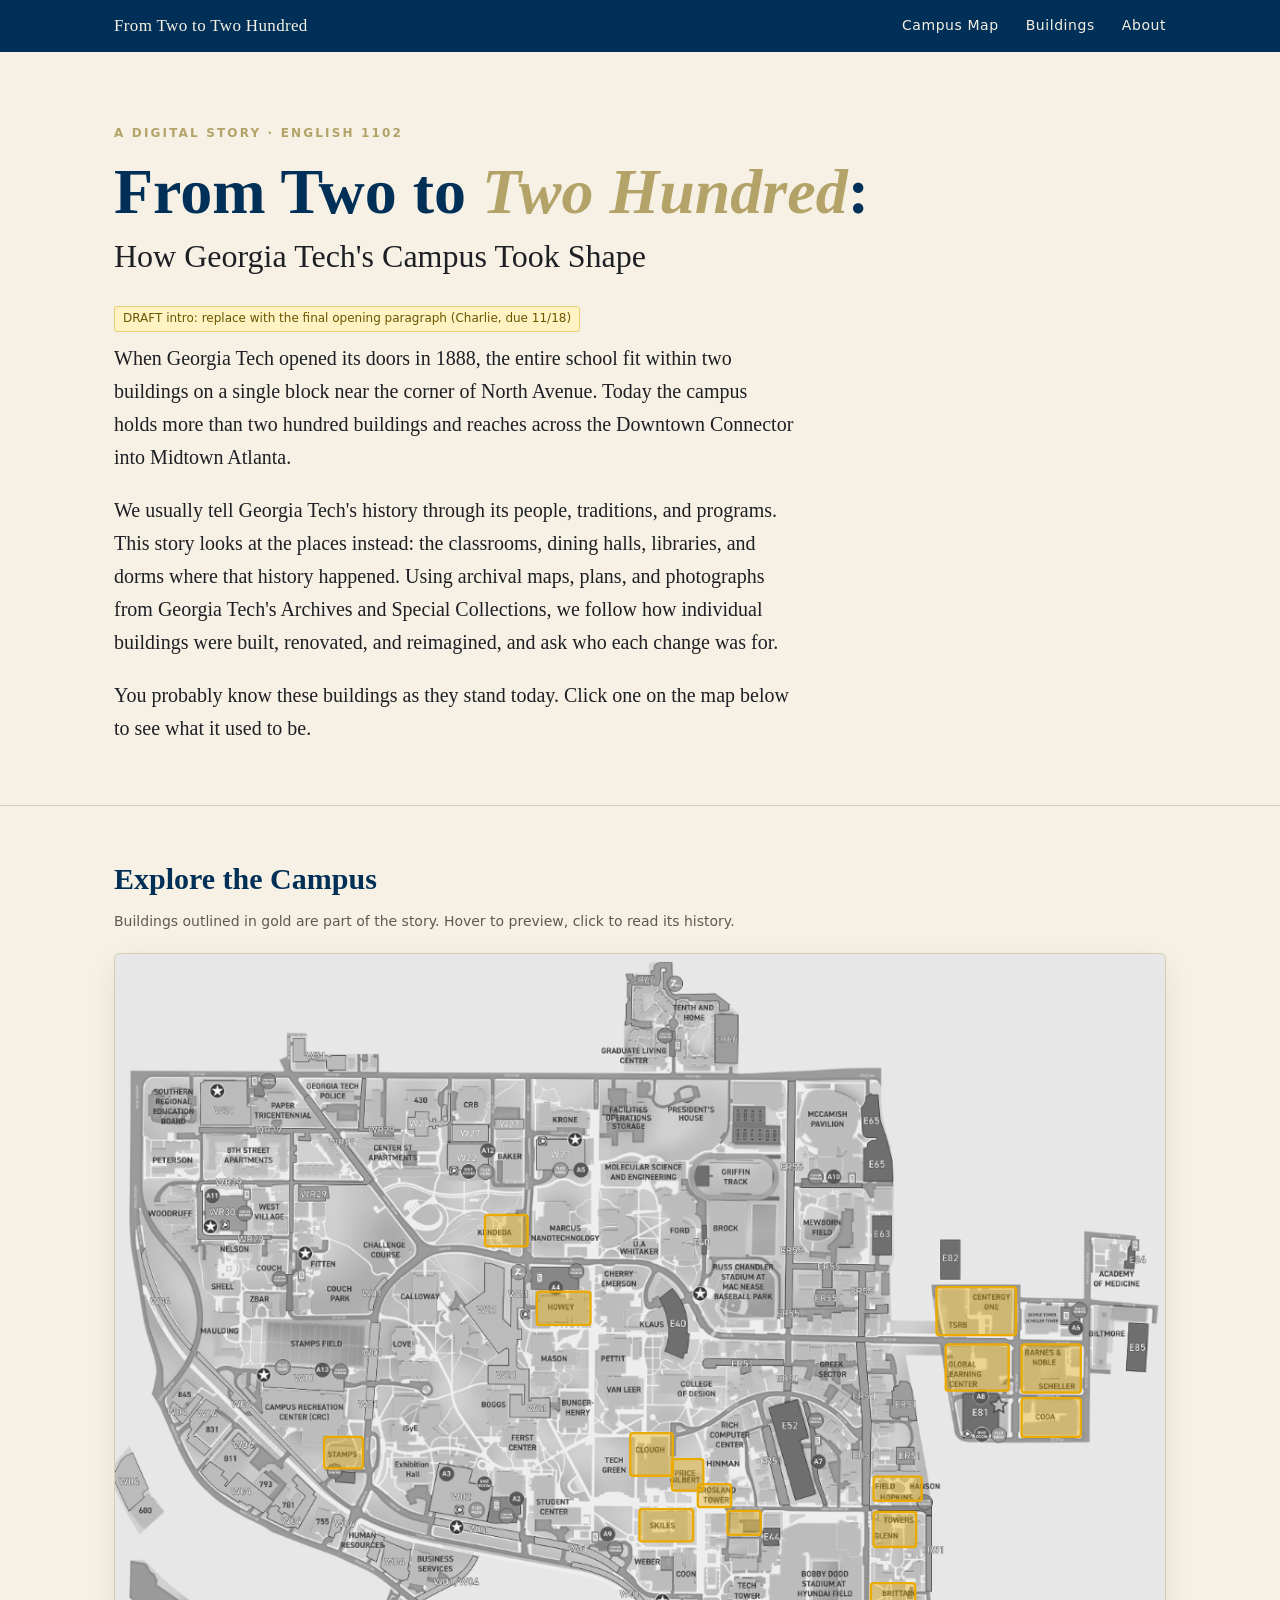
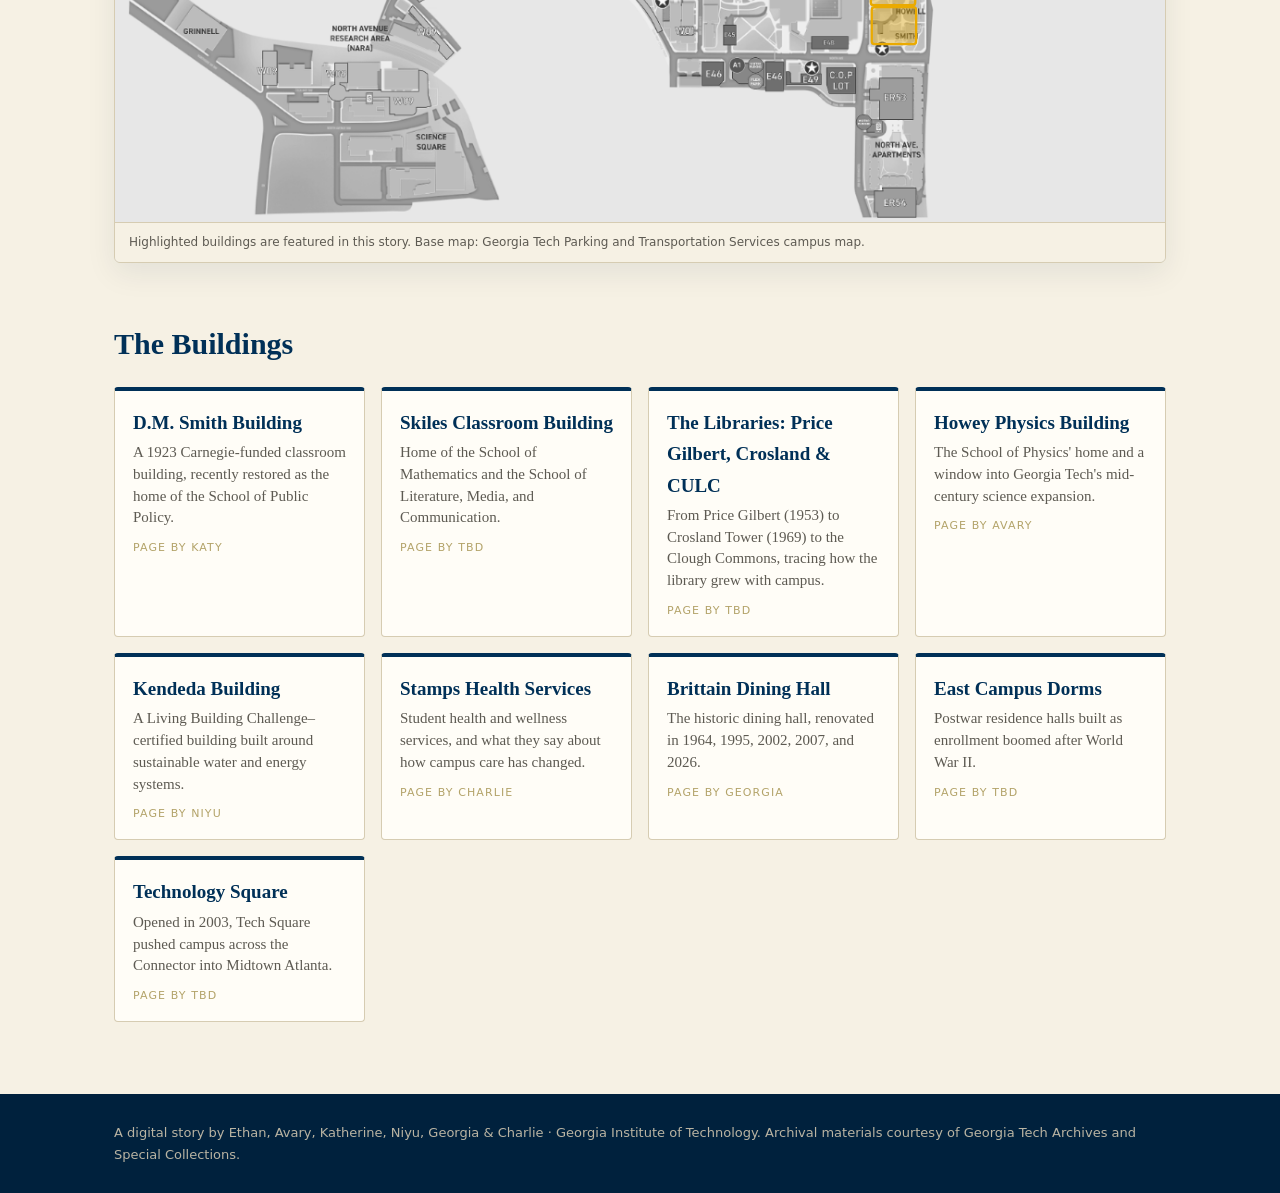
==== index.html @ 5292093a "campus story website" ====
<!DOCTYPE html>
<html lang="en">
<head>
  <meta charset="UTF-8">
  <meta name="viewport" content="width=device-width, initial-scale=1.0">
  <title>From Two to Two Hundred: How Georgia Tech's Campus Took Shape</title>
  <meta name="description" content="A digital story on how Georgia Tech's campus grew from two buildings to over two hundred, told through archival sources.">
  <link rel="stylesheet" href="css/style.css">
</head>
<body>

  <header class="topbar">
    <div class="wrap">
      <a class="brand" href="index.html">From Two to Two Hundred</a>
      <nav>
        <a href="#map">Campus Map</a>
        <a href="#buildings">Buildings</a>
        <a href="about.html">About</a>
      </nav>
    </div>
  </header>

  <!-- ================= INTRODUCTION ================= -->
  <section class="hero">
    <div class="wrap">
      <p class="eyebrow">A Digital Story · English 1102</p>
      <h1>From Two to <em>Two Hundred</em>:<span class="h1-sub">How Georgia Tech's Campus Took Shape</span></h1>

      <div class="intro">
        <span class="draft-note">DRAFT intro: replace with the final opening paragraph (Charlie, due 11/18)</span>
        <p>
          When Georgia Tech opened its doors in 1888, the entire school fit within
          two buildings on a single block near the corner of North Avenue. Today the
          campus holds more than two hundred buildings and reaches across the
          Downtown Connector into Midtown Atlanta.
        </p>
        <p>
          We usually tell Georgia Tech's history through its people, traditions, and
          programs. This story looks at the places instead: the classrooms, dining halls,
          libraries, and dorms where that history happened. Using archival maps, plans,
          and photographs from Georgia Tech's Archives and Special Collections, we follow
          how individual buildings were built, renovated, and reimagined, and ask who each
          change was for.
        </p>
        <p>
          You probably know these buildings as they stand today. Click one on the map below
          to see what it used to be.
        </p>
      </div>
    </div>
  </section>

  <!-- ================= INTERACTIVE MAP ================= -->
  <section class="map-section" id="map">
    <div class="wrap">
      <h2>Explore the Campus</h2>
      <p class="hint">Buildings outlined in gold are part of the story. Hover to preview, click to read its history.</p>

      <div class="map-frame">
        <svg id="campus-map" viewBox="0 0 1135 938" role="img"
             aria-label="Map of Georgia Tech's campus with clickable buildings">
          <!-- Base map: assets/maps/campus.png (1135 x 938 px).
               Building hotspots are drawn on top by js/map.js using the
               pixel coordinates in js/buildings.js. -->
          <image href="assets/maps/campus.png" x="0" y="0" width="1135" height="938"/>

          <!-- Clickable buildings get drawn here by js/map.js -->
          <g id="building-layer"></g>
        </svg>

        <div class="map-tip" id="map-tip" role="tooltip"></div>

        <div class="map-caption">
          Highlighted buildings are featured in this story. Base map: Georgia Tech
          Parking and Transportation Services campus map.
        </div>
      </div>
    </div>
  </section>

  <!-- ================= BUILDING INDEX ================= -->
  <section class="index-section" id="buildings">
    <div class="wrap">
      <h2 style="font-size:30px;color:var(--navy);margin:0;">The Buildings</h2>
      <div class="card-grid" id="card-grid"><!-- filled by js/map.js --></div>
    </div>
  </section>

  <footer>
    <div class="wrap">
      A digital story by Ethan, Avary, Katherine, Niyu, Georgia &amp; Charlie · Georgia Institute of Technology.
      Archival materials courtesy of Georgia Tech Archives and Special Collections.
    </div>
  </footer>

  <script src="js/buildings.js"></script>
  <script src="js/map.js"></script>
</body>
</html>
---- css/style.css ----
/* =========================================================
   From Two to Two Hundred — shared styles
   GT palette: Navy #003057, Tech Gold #B3A369, Buzz Gold #EAAA00
   ========================================================= */

:root {
  --navy: #003057;
  --navy-deep: #00213d;
  --gold: #b3a369;
  --gold-bright: #eaaa00;
  --paper: #f6f1e4;
  --paper-dark: #ebe3cf;
  --ink: #1d1f24;
  --muted: #5d5a52;
  --line: #d6ccb2;
  --serif: "Iowan Old Style", "Palatino Linotype", Palatino, "Book Antiqua", Georgia, serif;
  --sans: "Segoe UI", system-ui, -apple-system, Roboto, "Helvetica Neue", Arial, sans-serif;
  --max: 1100px;
}

* { box-sizing: border-box; }

html { scroll-behavior: smooth; }

body {
  margin: 0;
  background: var(--paper);
  color: var(--ink);
  font-family: var(--serif);
  font-size: 18px;
  line-height: 1.65;
}

img { max-width: 100%; display: block; }

a { color: var(--navy); }

.wrap { max-width: var(--max); margin: 0 auto; padding: 0 24px; }

/* ---------- Top bar ---------- */
.topbar {
  background: var(--navy);
  color: var(--paper);
  font-family: var(--sans);
  font-size: 14px;
  letter-spacing: .04em;
}
.topbar .wrap { display: flex; justify-content: space-between; align-items: center; height: 52px; }
.topbar a { color: var(--paper); text-decoration: none; }
.topbar a:hover { color: var(--gold-bright); }
.topbar .brand { font-family: var(--serif); font-size: 17px; letter-spacing: .02em; }
.topbar nav a { margin-left: 22px; }

/* ---------- Home hero ---------- */
.hero {
  padding: 72px 0 40px;
  border-bottom: 1px solid var(--line);
}
.eyebrow {
  font-family: var(--sans);
  text-transform: uppercase;
  letter-spacing: .18em;
  font-size: 12px;
  color: var(--gold);
  font-weight: 600;
  margin: 0 0 14px;
}
.hero h1 {
  font-size: clamp(36px, 6vw, 64px);
  line-height: 1.05;
  margin: 0 0 24px;
  color: var(--navy);
  font-weight: 600;
}
.hero h1 .h1-sub {
  display: block;
  font-size: .5em;
  line-height: 1.2;
  margin-top: 12px;
  font-weight: 500;
  color: var(--ink);
}
.hero h1 em { color: var(--gold); font-style: italic; }
.intro { max-width: 68ch; font-size: 20px; }
.intro p { margin: 0 0 1em; }

/* Draft / placeholder flags */
.draft-note {
  display: inline-block;
  font-family: var(--sans);
  font-size: 12px;
  background: #fff3c4;
  border: 1px solid #e6cf73;
  color: #6b5600;
  padding: 2px 8px;
  border-radius: 3px;
  margin-bottom: 10px;
}

/* ---------- Map section ---------- */
.map-section { padding: 48px 0 24px; }
.map-section h2, .section h2 {
  font-size: 30px;
  color: var(--navy);
  margin: 0 0 6px;
  font-weight: 600;
}
.map-section .hint { font-family: var(--sans); font-size: 14px; color: var(--muted); margin: 0 0 20px; }

.map-frame {
  position: relative;
  background: #e7e8e9;
  max-width: 1052px;
  margin: 0 auto;
  border: 1px solid var(--line);
  border-radius: 6px;
  box-shadow: 0 1px 0 #fff inset, 0 10px 30px rgba(0,33,61,.08);
  overflow: hidden;
}
#campus-map { width: 100%; height: auto; display: block; }

/* Clickable buildings */
.bldg { cursor: pointer; outline: none; }
.bldg .shape {
  fill: rgba(234,170,0,.38);
  stroke: var(--gold-bright);
  stroke-width: 2.5;
  transition: fill .2s ease, filter .2s ease;
}
.bldg .tag {
  font-family: var(--sans);
  font-size: 11px;
  font-weight: 600;
  fill: var(--navy);
  letter-spacing: .03em;
  pointer-events: none;
  paint-order: stroke;
  stroke: #efe7d2;
  stroke-width: 4px;
  stroke-linejoin: round;
}
.bldg .pulse {
  fill: none;
  stroke: var(--gold-bright);
  stroke-width: 3;
  opacity: 0;
}
.bldg:hover .shape, .bldg:focus .shape, .bldg.active .shape {
  fill: rgba(234,170,0,.7);
  stroke: var(--navy);
  filter: drop-shadow(0 0 10px rgba(234,170,0,1));
}
.bldg:hover .pulse, .bldg:focus .pulse { animation: pulse 1.4s ease-out infinite; }
@keyframes pulse {
  0% { opacity: .9; transform: scale(1); }
  100% { opacity: 0; transform: scale(1.25); }
}
.bldg .pulse { transform-box: fill-box; transform-origin: center; }

/* Tooltip */
.map-tip {
  position: absolute;
  pointer-events: none;
  background: var(--navy-deep);
  color: var(--paper);
  font-family: var(--sans);
  font-size: 13px;
  padding: 10px 12px;
  border-radius: 4px;
  max-width: 240px;
  box-shadow: 0 6px 18px rgba(0,0,0,.25);
  opacity: 0;
  transform: translate(-50%, calc(-100% - 14px));
  transition: opacity .12s ease;
  z-index: 5;
}
.map-tip.show { opacity: 1; }
.map-tip strong { display: block; font-family: var(--serif); font-size: 16px; color: var(--gold-bright); margin-bottom: 2px; }
.map-tip .cta { display: block; margin-top: 6px; color: var(--gold); font-size: 11px; letter-spacing: .1em; text-transform: uppercase; }

.map-caption {
  font-family: var(--sans);
  font-size: 12px;
  color: var(--muted);
  padding: 10px 14px;
  border-top: 1px solid var(--line);
  background: var(--paper);
}

/* ---------- Building index (cards) ---------- */
.index-section { padding: 32px 0 72px; }
.card-grid {
  display: grid;
  grid-template-columns: repeat(auto-fill, minmax(230px, 1fr));
  gap: 16px;
  margin-top: 18px;
}
.card {
  display: block;
  background: #fffdf7;
  border: 1px solid var(--line);
  border-top: 4px solid var(--navy);
  border-radius: 4px;
  padding: 16px 18px;
  text-decoration: none;
  color: var(--ink);
  transition: transform .15s ease, border-color .15s ease, box-shadow .15s ease;
}
.card:hover, .card.active { transform: translateY(-2px); border-top-color: var(--gold-bright); box-shadow: 0 8px 20px rgba(0,33,61,.1); }
.card h3 { margin: 0 0 4px; color: var(--navy); font-size: 19px; }
.card p { margin: 0; font-size: 15px; color: var(--muted); line-height: 1.45; }
.card .who { display: block; margin-top: 10px; font-family: var(--sans); font-size: 11px; letter-spacing: .1em; text-transform: uppercase; color: var(--gold); }

/* ---------- Building pages ---------- */
.b-hero {
  background: var(--navy);
  color: var(--paper);
  padding: 56px 0 48px;
}
.b-hero .eyebrow { color: var(--gold-bright); }
.b-hero h1 { font-size: clamp(34px, 5vw, 56px); margin: 0 0 10px; line-height: 1.08; font-weight: 600; }
.b-hero .subtitle { font-size: 20px; color: #d8d2bf; margin: 0; max-width: 60ch; }
.b-hero .byline { font-family: var(--sans); font-size: 13px; color: var(--gold); margin-top: 18px; letter-spacing: .05em; }
.back-link { font-family: var(--sans); font-size: 13px; color: var(--gold) !important; text-decoration: none; display: inline-block; margin-bottom: 22px; }
.back-link:hover { color: var(--gold-bright) !important; }

.facts {
  display: grid;
  grid-template-columns: repeat(auto-fit, minmax(180px, 1fr));
  gap: 0;
  border: 1px solid var(--line);
  background: #fffdf7;
  margin: -28px auto 0;
  position: relative;
  border-radius: 4px;
  box-shadow: 0 8px 24px rgba(0,33,61,.08);
}
.facts div { padding: 16px 18px; border-right: 1px solid var(--line); }
.facts div:last-child { border-right: 0; }
.facts dt { font-family: var(--sans); font-size: 11px; letter-spacing: .14em; text-transform: uppercase; color: var(--gold); margin: 0 0 4px; }
.facts dd { margin: 0; font-size: 17px; }

.section { padding: 56px 0 8px; }
.section .prose { max-width: 70ch; }
.section .prose p { margin: 0 0 1.1em; }
.section-num { font-family: var(--sans); font-size: 12px; color: var(--gold); letter-spacing: .18em; }

/* Placeholders — dashed boxes the team replaces */
.placeholder {
  border: 2px dashed var(--gold);
  background: repeating-linear-gradient(45deg, rgba(179,163,105,.06) 0 12px, transparent 12px 24px);
  border-radius: 4px;
  color: var(--muted);
  font-family: var(--sans);
  font-size: 14px;
  padding: 18px;
}
.placeholder code { background: rgba(0,48,87,.08); padding: 1px 5px; border-radius: 3px; font-size: 13px; }
.ph-image { aspect-ratio: 16 / 9; display: flex; flex-direction: column; gap: 6px; align-items: center; justify-content: center; text-align: center; }
.ph-text { min-height: 90px; }

figure { margin: 0; }
figcaption { font-family: var(--sans); font-size: 13px; color: var(--muted); margin-top: 8px; line-height: 1.45; }
figcaption cite { font-style: italic; }

.compare { display: grid; grid-template-columns: 1fr 1fr; gap: 20px; margin-top: 18px; }
.gallery { display: grid; grid-template-columns: repeat(auto-fill, minmax(260px, 1fr)); gap: 20px; margin-top: 18px; }

/* Timeline */
.timeline { list-style: none; padding: 0; margin: 20px 0 0; border-left: 2px solid var(--gold); max-width: 70ch; }
.timeline li { position: relative; padding: 0 0 22px 26px; }
.timeline li::before {
  content: ""; position: absolute; left: -8px; top: 7px;
  width: 14px; height: 14px; border-radius: 50%;
  background: var(--paper); border: 3px solid var(--navy);
}
.timeline .year { font-family: var(--sans); font-weight: 700; color: var(--navy); font-size: 15px; letter-spacing: .05em; display: block; }

/* Legacy */
.legacy {
  background: var(--paper-dark);
  border-top: 1px solid var(--line);
  margin-top: 56px;
  padding: 48px 0;
}

/* Sources */
.sources ol { max-width: 80ch; padding-left: 22px; font-size: 16px; }
.sources li { margin-bottom: 10px; padding-left: 6px; text-indent: 0; }

/* Prev / next */
.pager { display: flex; justify-content: space-between; gap: 16px; padding: 40px 0 64px; font-family: var(--sans); }
.pager a {
  flex: 1; text-decoration: none; border: 1px solid var(--line); background: #fffdf7;
  padding: 14px 18px; border-radius: 4px; color: var(--navy);
}
.pager a:hover { border-color: var(--gold); }
.pager .dir { display: block; font-size: 11px; letter-spacing: .14em; text-transform: uppercase; color: var(--gold); }
.pager .next { text-align: right; }

/* Footer */
footer {
  background: var(--navy-deep);
  color: #b9b4a3;
  font-family: var(--sans);
  font-size: 13px;
  padding: 28px 0;
}
footer a { color: var(--gold); }

@media (max-width: 700px) {
  body { font-size: 17px; }
  .compare { grid-template-columns: 1fr; }
  .facts div { border-right: 0; border-bottom: 1px solid var(--line); }
  .topbar nav a:not(:first-child) { display: none; }
  .bldg .tag { display: none; }
}

/* Student Voices pull quote */
.section-lede { font-family: var(--sans); font-size: 15px; color: var(--muted); margin: 0 0 18px; max-width: 70ch; }
.pullquote {
  margin: 0 0 22px;
  max-width: 62ch;
  border-left: 4px solid var(--gold-bright);
  padding: 6px 0 6px 24px;
}
.pullquote p { font-size: 24px; line-height: 1.4; font-style: italic; color: var(--navy); margin: 0 0 10px; }
.pullquote footer { background: none; padding: 0; font-family: var(--sans); font-size: 13px; color: var(--muted); }

/* About page prompts */
.prompt { font-family: var(--sans); font-size: 14px; color: var(--muted); margin: -4px 0 12px; }
.team-list { list-style: none; padding: 0; margin: 0; }
.team-list li { padding: 12px 0; border-bottom: 1px solid var(--line); }
.team-list strong { color: var(--navy); }
.about-body h2 { margin-top: 40px; }
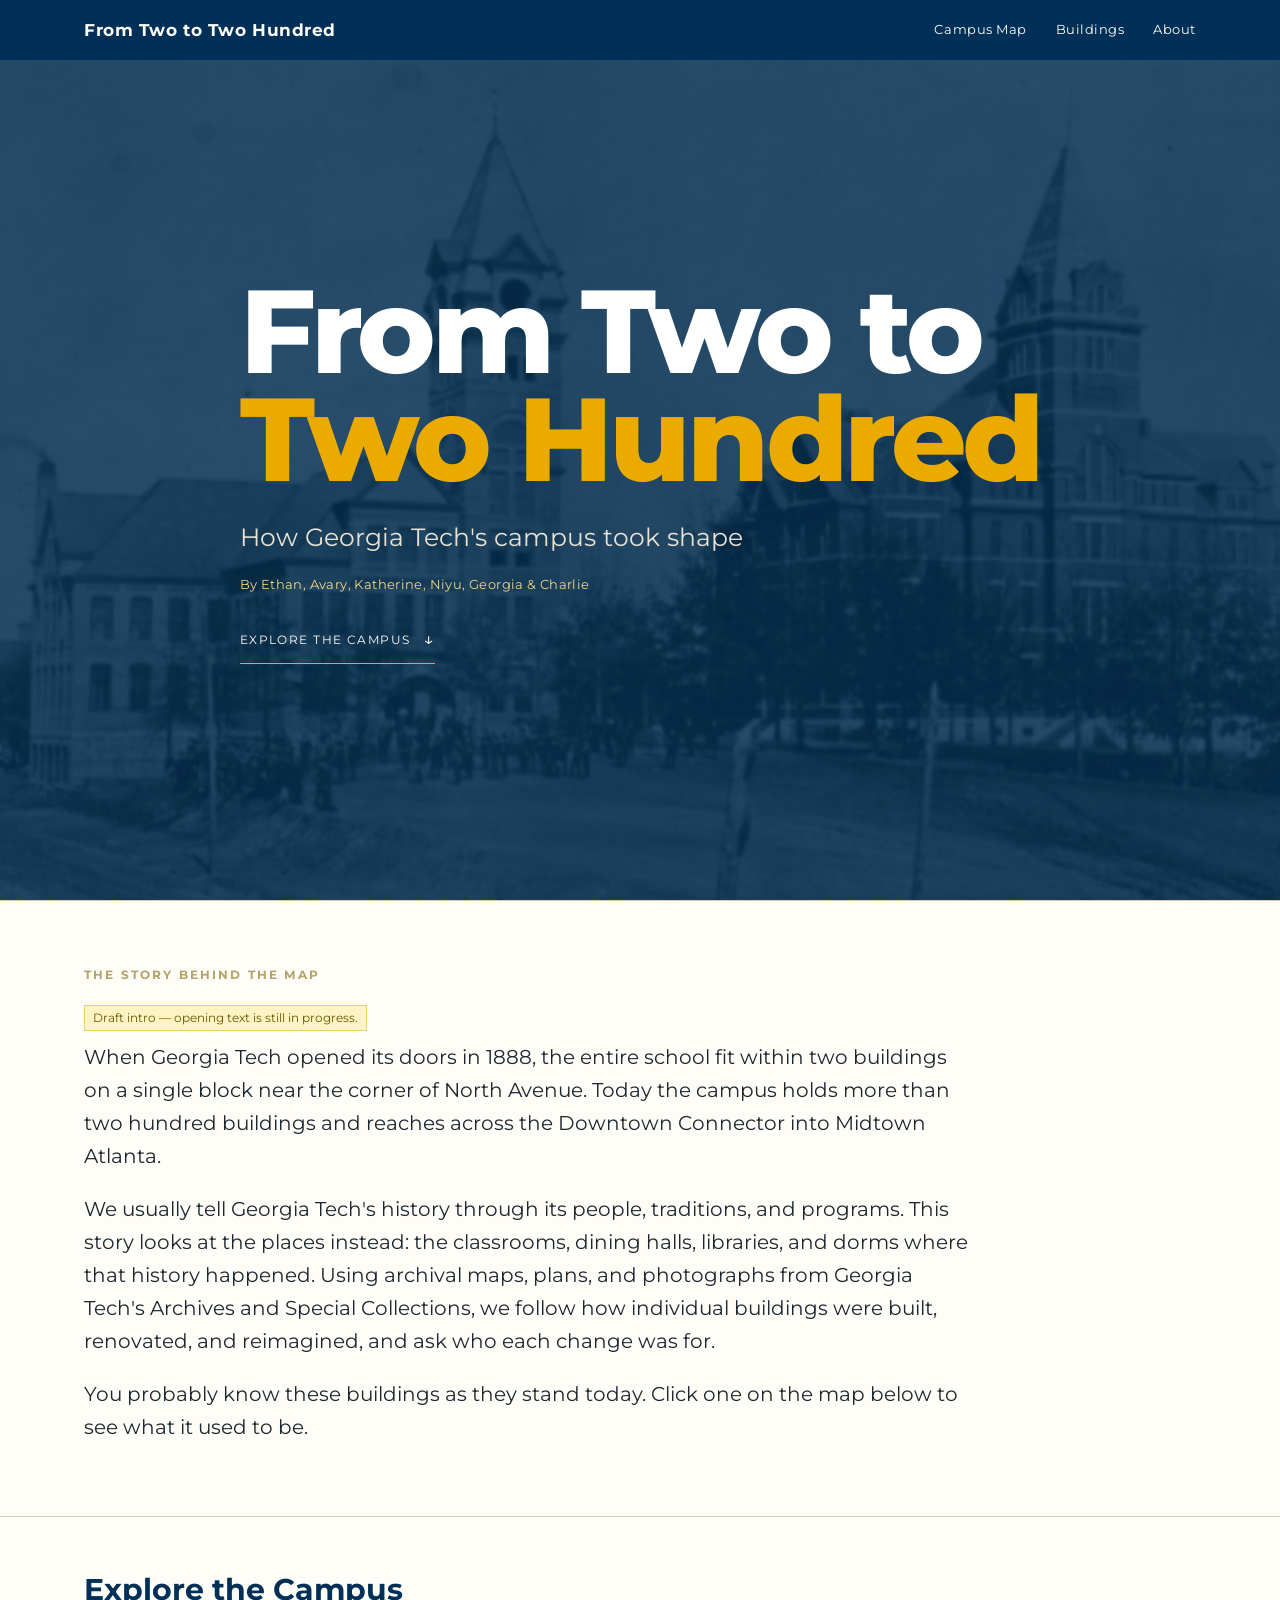
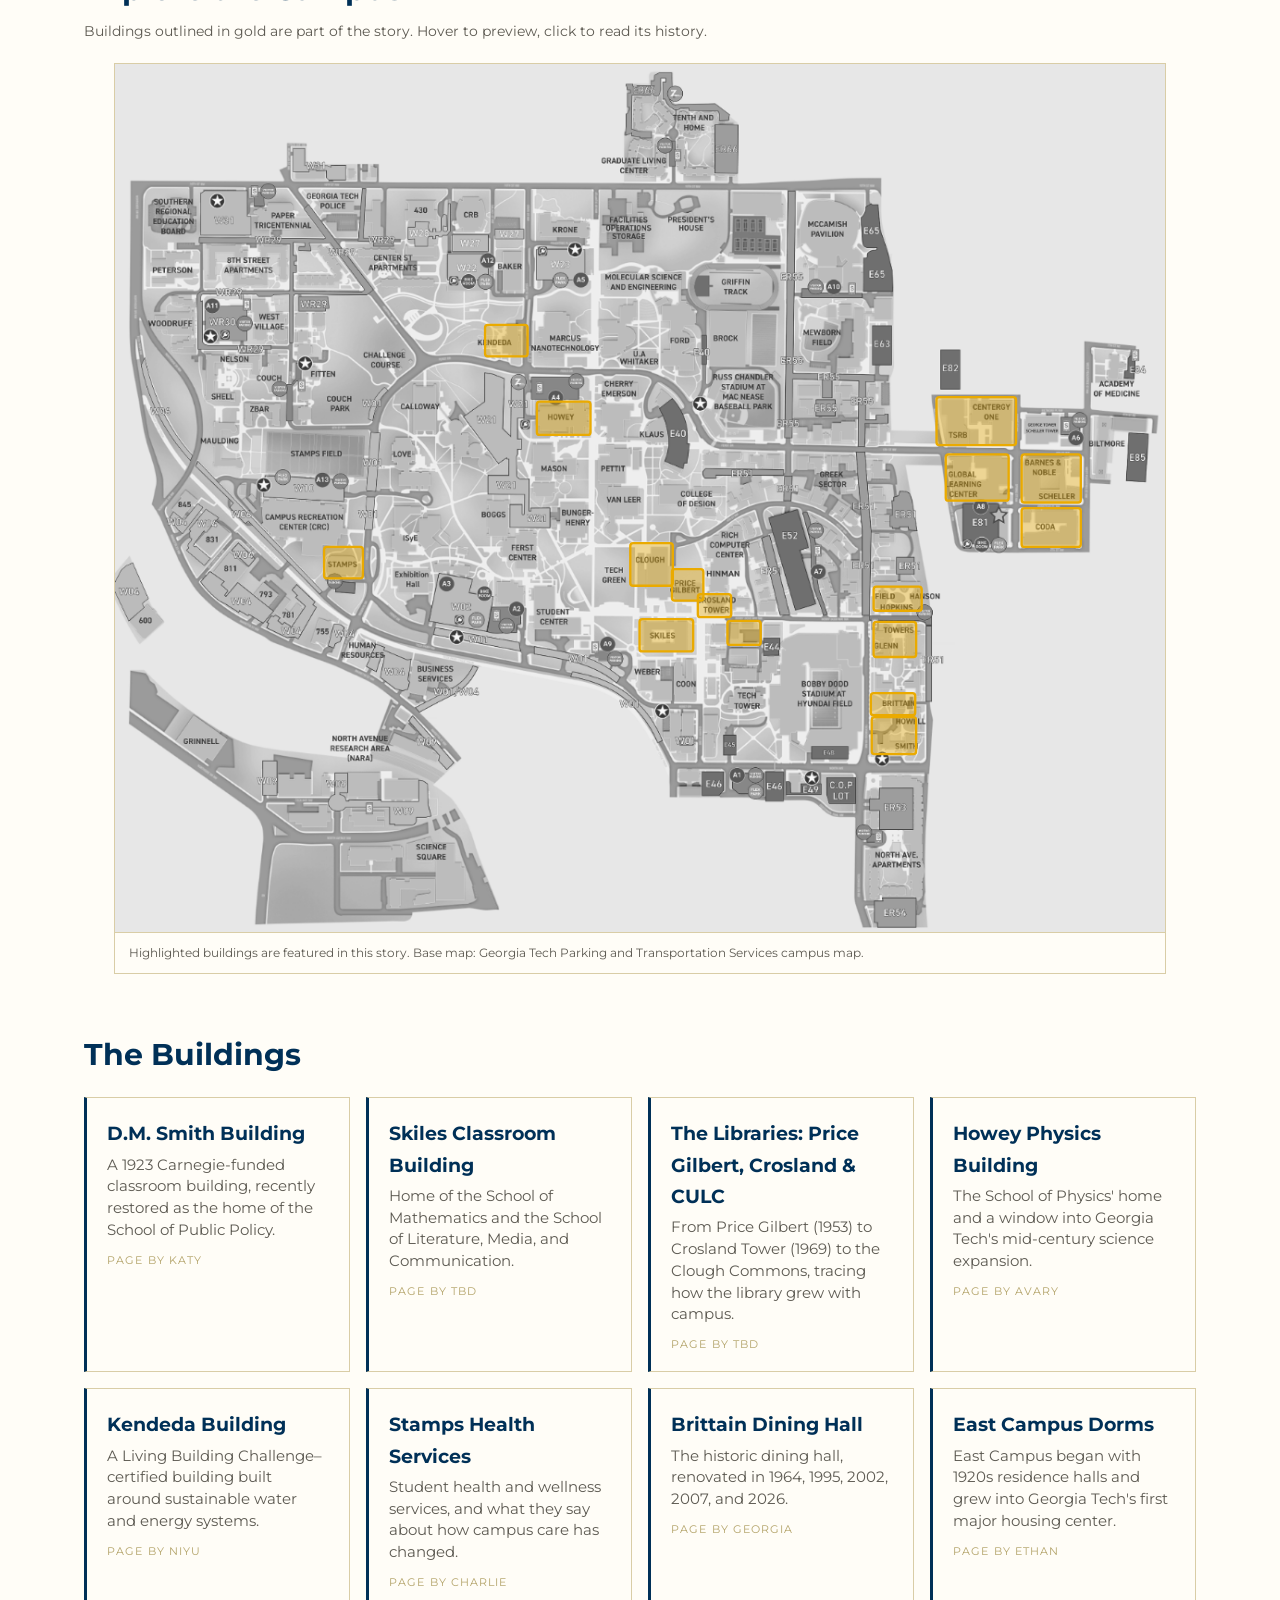
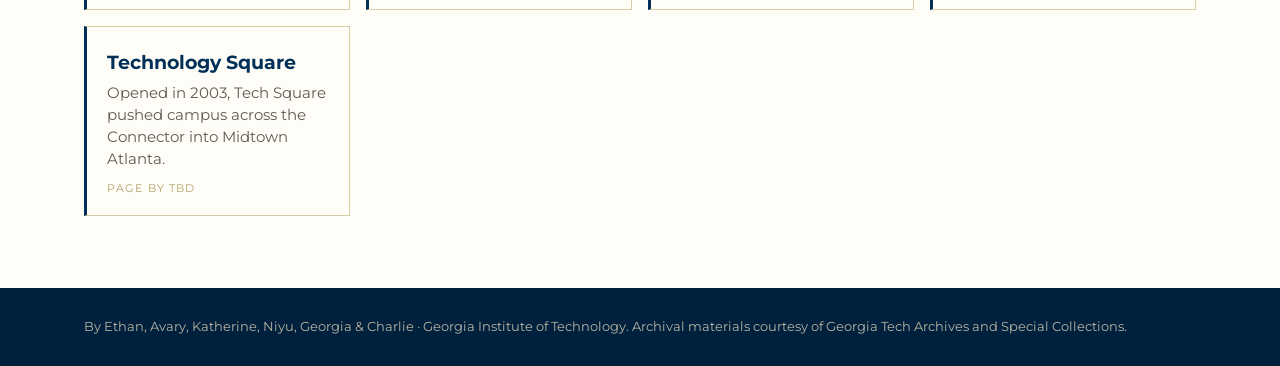
==== commit 8778dcc4: "Update campus story design and East Campus page Co-authored-by: Copilot <223556219+Copilot@users.nor" ====
--- a/index.html
+++ b/index.html
@@ -20,14 +20,25 @@
     </div>
   </header>
 
+  <!-- ================= TITLE ================= -->
+  <section class="hero">
+    <div class="hero-cover">
+      <img class="hero-photo" src="assets/images/tech-tower/hero.png" alt="">
+      <div class="hero-content wrap">
+        <h1>From Two to<br><em>Two Hundred</em></h1>
+        <p class="hero-subtitle">How Georgia Tech's campus took shape</p>
+        <p class="hero-byline">By Ethan, Avary, Katherine, Niyu, Georgia &amp; Charlie</p>
+        <a class="hero-link" href="#map">Explore the campus <span aria-hidden="true">&darr;</span></a>
+      </div>
+    </div>
+  </section>
+
   <!-- ================= INTRODUCTION ================= -->
-  <section class="hero">
+  <section class="intro-section">
     <div class="wrap">
-      <p class="eyebrow">A Digital Story · English 1102</p>
-      <h1>From Two to <em>Two Hundred</em>:<span class="h1-sub">How Georgia Tech's Campus Took Shape</span></h1>
-
+      <p class="eyebrow">The story behind the map</p>
       <div class="intro">
-        <span class="draft-note">DRAFT intro: replace with the final opening paragraph (Charlie, due 11/18)</span>
+        <span class="draft-note">Draft intro — opening text is still in progress.</span>
         <p>
           When Georgia Tech opened its doors in 1888, the entire school fit within
           two buildings on a single block near the corner of North Avenue. Today the
@@ -88,7 +99,7 @@
 
   <footer>
     <div class="wrap">
-      A digital story by Ethan, Avary, Katherine, Niyu, Georgia &amp; Charlie · Georgia Institute of Technology.
+      By Ethan, Avary, Katherine, Niyu, Georgia &amp; Charlie · Georgia Institute of Technology.
       Archival materials courtesy of Georgia Tech Archives and Special Collections.
     </div>
   </footer>
--- a/css/style.css
+++ b/css/style.css
@@ -8,14 +8,37 @@
   --navy-deep: #00213d;
   --gold: #b3a369;
   --gold-bright: #eaaa00;
-  --paper: #f6f1e4;
-  --paper-dark: #ebe3cf;
-  --ink: #1d1f24;
+  --paper: #fffdf7;
+  --paper-dark: #f3efe3;
+  --ink: #1d2730;
   --muted: #5d5a52;
-  --line: #d6ccb2;
-  --serif: "Iowan Old Style", "Palatino Linotype", Palatino, "Book Antiqua", Georgia, serif;
-  --sans: "Segoe UI", system-ui, -apple-system, Roboto, "Helvetica Neue", Arial, sans-serif;
-  --max: 1100px;
+  --line: #d9cda6;
+  --sans: "Montserrat", "Segoe UI", system-ui, -apple-system, Roboto, "Helvetica Neue", Arial, sans-serif;
+  --max: 1160px;
+}
+
+@font-face {
+  font-family: "Montserrat";
+  src: url("../assets/fonts/montserrat-400.ttf") format("truetype");
+  font-style: normal;
+  font-weight: 400;
+  font-display: swap;
+}
+
+@font-face {
+  font-family: "Montserrat";
+  src: url("../assets/fonts/montserrat-700.ttf") format("truetype");
+  font-style: normal;
+  font-weight: 700;
+  font-display: swap;
+}
+
+@font-face {
+  font-family: "Montserrat";
+  src: url("../assets/fonts/montserrat-800.ttf") format("truetype");
+  font-style: normal;
+  font-weight: 800;
+  font-display: swap;
 }
 
 * { box-sizing: border-box; }
@@ -26,7 +49,7 @@
   margin: 0;
   background: var(--paper);
   color: var(--ink);
-  font-family: var(--serif);
+  font-family: var(--sans);
   font-size: 18px;
   line-height: 1.65;
 }
@@ -45,42 +68,92 @@
   font-size: 14px;
   letter-spacing: .04em;
 }
-.topbar .wrap { display: flex; justify-content: space-between; align-items: center; height: 52px; }
+.topbar .wrap { display: flex; justify-content: space-between; align-items: center; min-height: 60px; }
 .topbar a { color: var(--paper); text-decoration: none; }
 .topbar a:hover { color: var(--gold-bright); }
-.topbar .brand { font-family: var(--serif); font-size: 17px; letter-spacing: .02em; }
-.topbar nav a { margin-left: 22px; }
+.topbar .brand { font-size: 17px; font-weight: 700; }
+.topbar nav a { margin-left: 24px; font-size: 13px; }
 
 /* ---------- Home hero ---------- */
-.hero {
-  padding: 72px 0 40px;
-  border-bottom: 1px solid var(--line);
-}
+.hero { border-bottom: 1px solid var(--line); }
+.hero-cover {
+  position: relative;
+  display: flex;
+  align-items: center;
+  min-height: calc(100vh - 60px);
+  min-height: calc(100svh - 60px);
+  overflow: hidden;
+  isolation: isolate;
+  background: var(--navy-deep);
+  color: var(--paper);
+}
+.hero-cover::after {
+  content: "";
+  position: absolute;
+  inset: 0;
+  z-index: -1;
+  background: rgba(0, 48, 87, .66);
+}
+.hero-photo {
+  position: absolute;
+  inset: 0;
+  z-index: -2;
+  width: 100%;
+  height: 100%;
+  object-fit: cover;
+  object-position: center 42%;
+  opacity: .5;
+}
+.hero-content { padding-top: 72px; padding-bottom: 90px; }
 .eyebrow {
   font-family: var(--sans);
   text-transform: uppercase;
   letter-spacing: .18em;
   font-size: 12px;
-  color: var(--gold);
+  color: var(--gold-bright);
   font-weight: 600;
   margin: 0 0 14px;
 }
 .hero h1 {
-  font-size: clamp(36px, 6vw, 64px);
-  line-height: 1.05;
-  margin: 0 0 24px;
-  color: var(--navy);
-  font-weight: 600;
-}
-.hero h1 .h1-sub {
-  display: block;
-  font-size: .5em;
-  line-height: 1.2;
-  margin-top: 12px;
-  font-weight: 500;
-  color: var(--ink);
-}
-.hero h1 em { color: var(--gold); font-style: italic; }
+  max-width: 900px;
+  font-family: var(--sans);
+  font-size: clamp(58px, 10vw, 118px);
+  line-height: .91;
+  letter-spacing: -.035em;
+  margin: 0;
+  color: #fff;
+  font-weight: 800;
+}
+.hero h1 em { color: var(--gold-bright); font-style: normal; }
+.hero-subtitle {
+  margin: 24px 0 28px;
+  color: #e8e2d4;
+  font-size: clamp(19px, 2.4vw, 25px);
+}
+.hero-byline {
+  margin: -12px 0 28px;
+  color: #f2d785;
+  font-family: var(--sans);
+  font-size: 13px;
+  letter-spacing: .03em;
+}
+.hero-link {
+  display: inline-flex;
+  align-items: center;
+  gap: 12px;
+  color: var(--paper);
+  font-family: var(--sans);
+  font-size: 12px;
+  letter-spacing: .12em;
+  text-decoration: none;
+  text-transform: uppercase;
+  border-bottom: 1px solid var(--gold-bright);
+  padding: 0 0 8px;
+}
+.hero-link:hover { color: var(--gold-bright); }
+.hero-link span { font-size: 18px; }
+.intro-section { padding: 64px 0 52px; border-bottom: 1px solid var(--line); }
+.intro-section .eyebrow { color: var(--gold); }
 .intro { max-width: 68ch; font-size: 20px; }
 .intro p { margin: 0 0 1em; }
 
@@ -93,7 +166,7 @@
   border: 1px solid #e6cf73;
   color: #6b5600;
   padding: 2px 8px;
-  border-radius: 3px;
+  border-radius: 0;
   margin-bottom: 10px;
 }
 
@@ -113,8 +186,7 @@
   max-width: 1052px;
   margin: 0 auto;
   border: 1px solid var(--line);
-  border-radius: 6px;
-  box-shadow: 0 1px 0 #fff inset, 0 10px 30px rgba(0,33,61,.08);
+  border-radius: 0;
   overflow: hidden;
 }
 #campus-map { width: 100%; height: auto; display: block; }
@@ -166,16 +238,15 @@
   font-family: var(--sans);
   font-size: 13px;
   padding: 10px 12px;
-  border-radius: 4px;
+  border-radius: 0;
   max-width: 240px;
-  box-shadow: 0 6px 18px rgba(0,0,0,.25);
   opacity: 0;
   transform: translate(-50%, calc(-100% - 14px));
   transition: opacity .12s ease;
   z-index: 5;
 }
 .map-tip.show { opacity: 1; }
-.map-tip strong { display: block; font-family: var(--serif); font-size: 16px; color: var(--gold-bright); margin-bottom: 2px; }
+.map-tip strong { display: block; font-size: 16px; color: var(--gold-bright); margin-bottom: 2px; }
 .map-tip .cta { display: block; margin-top: 6px; color: var(--gold); font-size: 11px; letter-spacing: .1em; text-transform: uppercase; }
 
 .map-caption {
@@ -199,14 +270,15 @@
   display: block;
   background: #fffdf7;
   border: 1px solid var(--line);
-  border-top: 4px solid var(--navy);
-  border-radius: 4px;
-  padding: 16px 18px;
+  border-top: 1px solid var(--line);
+  border-left: 3px solid var(--navy);
+  border-radius: 0;
+  padding: 20px 20px 18px;
   text-decoration: none;
   color: var(--ink);
-  transition: transform .15s ease, border-color .15s ease, box-shadow .15s ease;
-}
-.card:hover, .card.active { transform: translateY(-2px); border-top-color: var(--gold-bright); box-shadow: 0 8px 20px rgba(0,33,61,.1); }
+  transition: border-color .15s ease;
+}
+.card:hover, .card.active { border-left-color: var(--gold-bright); }
 .card h3 { margin: 0 0 4px; color: var(--navy); font-size: 19px; }
 .card p { margin: 0; font-size: 15px; color: var(--muted); line-height: 1.45; }
 .card .who { display: block; margin-top: 10px; font-family: var(--sans); font-size: 11px; letter-spacing: .1em; text-transform: uppercase; color: var(--gold); }
@@ -232,8 +304,7 @@
   background: #fffdf7;
   margin: -28px auto 0;
   position: relative;
-  border-radius: 4px;
-  box-shadow: 0 8px 24px rgba(0,33,61,.08);
+  border-radius: 0;
 }
 .facts div { padding: 16px 18px; border-right: 1px solid var(--line); }
 .facts div:last-child { border-right: 0; }
@@ -248,14 +319,14 @@
 /* Placeholders — dashed boxes the team replaces */
 .placeholder {
   border: 2px dashed var(--gold);
-  background: repeating-linear-gradient(45deg, rgba(179,163,105,.06) 0 12px, transparent 12px 24px);
-  border-radius: 4px;
+  background: rgba(179,163,105,.08);
+  border-radius: 0;
   color: var(--muted);
   font-family: var(--sans);
   font-size: 14px;
   padding: 18px;
 }
-.placeholder code { background: rgba(0,48,87,.08); padding: 1px 5px; border-radius: 3px; font-size: 13px; }
+.placeholder code { background: rgba(0,48,87,.08); padding: 1px 5px; border-radius: 0; font-size: 13px; }
 .ph-image { aspect-ratio: 16 / 9; display: flex; flex-direction: column; gap: 6px; align-items: center; justify-content: center; text-align: center; }
 .ph-text { min-height: 90px; }
 
@@ -264,6 +335,13 @@
 figcaption cite { font-style: italic; }
 
 .compare { display: grid; grid-template-columns: 1fr 1fr; gap: 20px; margin-top: 18px; }
+.then-now { display: grid; grid-template-columns: 1fr 1fr; border-top: 1px solid var(--line); border-bottom: 1px solid var(--line); margin-top: 18px; }
+.archive-figure { max-width: 930px; margin: 24px auto 0; }
+.archive-figure img { width: 100%; height: auto; border: 1px solid var(--line); background: #fff; }
+.then-now article { padding: 18px 22px 18px 0; }
+.then-now article + article { border-left: 1px solid var(--line); padding-left: 22px; }
+.then-now h3 { margin: 0 0 8px; color: var(--navy); font-size: 20px; }
+.then-now p { margin: 0; }
 .gallery { display: grid; grid-template-columns: repeat(auto-fill, minmax(260px, 1fr)); gap: 20px; margin-top: 18px; }
 
 /* Timeline */
@@ -292,7 +370,7 @@
 .pager { display: flex; justify-content: space-between; gap: 16px; padding: 40px 0 64px; font-family: var(--sans); }
 .pager a {
   flex: 1; text-decoration: none; border: 1px solid var(--line); background: #fffdf7;
-  padding: 14px 18px; border-radius: 4px; color: var(--navy);
+  padding: 14px 18px; border-radius: 0; color: var(--navy);
 }
 .pager a:hover { border-color: var(--gold); }
 .pager .dir { display: block; font-size: 11px; letter-spacing: .14em; text-transform: uppercase; color: var(--gold); }
@@ -310,10 +388,21 @@
 
 @media (max-width: 700px) {
   body { font-size: 17px; }
+  .hero-cover { min-height: calc(86vh - 60px); min-height: calc(86svh - 60px); }
+  .hero-content { padding-top: 56px; padding-bottom: 88px; }
+  .hero h1 { font-size: clamp(54px, 15vw, 82px); }
+  .intro-section { padding: 46px 0 34px; }
   .compare { grid-template-columns: 1fr; }
+  .then-now { grid-template-columns: 1fr; }
+  .then-now article + article { border-left: 0; border-top: 1px solid var(--line); padding-left: 0; }
   .facts div { border-right: 0; border-bottom: 1px solid var(--line); }
   .topbar nav a:not(:first-child) { display: none; }
   .bldg .tag { display: none; }
+}
+
+@media (prefers-reduced-motion: reduce) {
+  html { scroll-behavior: auto; }
+  *, *::before, *::after { animation-duration: .01ms !important; transition-duration: .01ms !important; }
 }
 
 /* Student Voices pull quote */
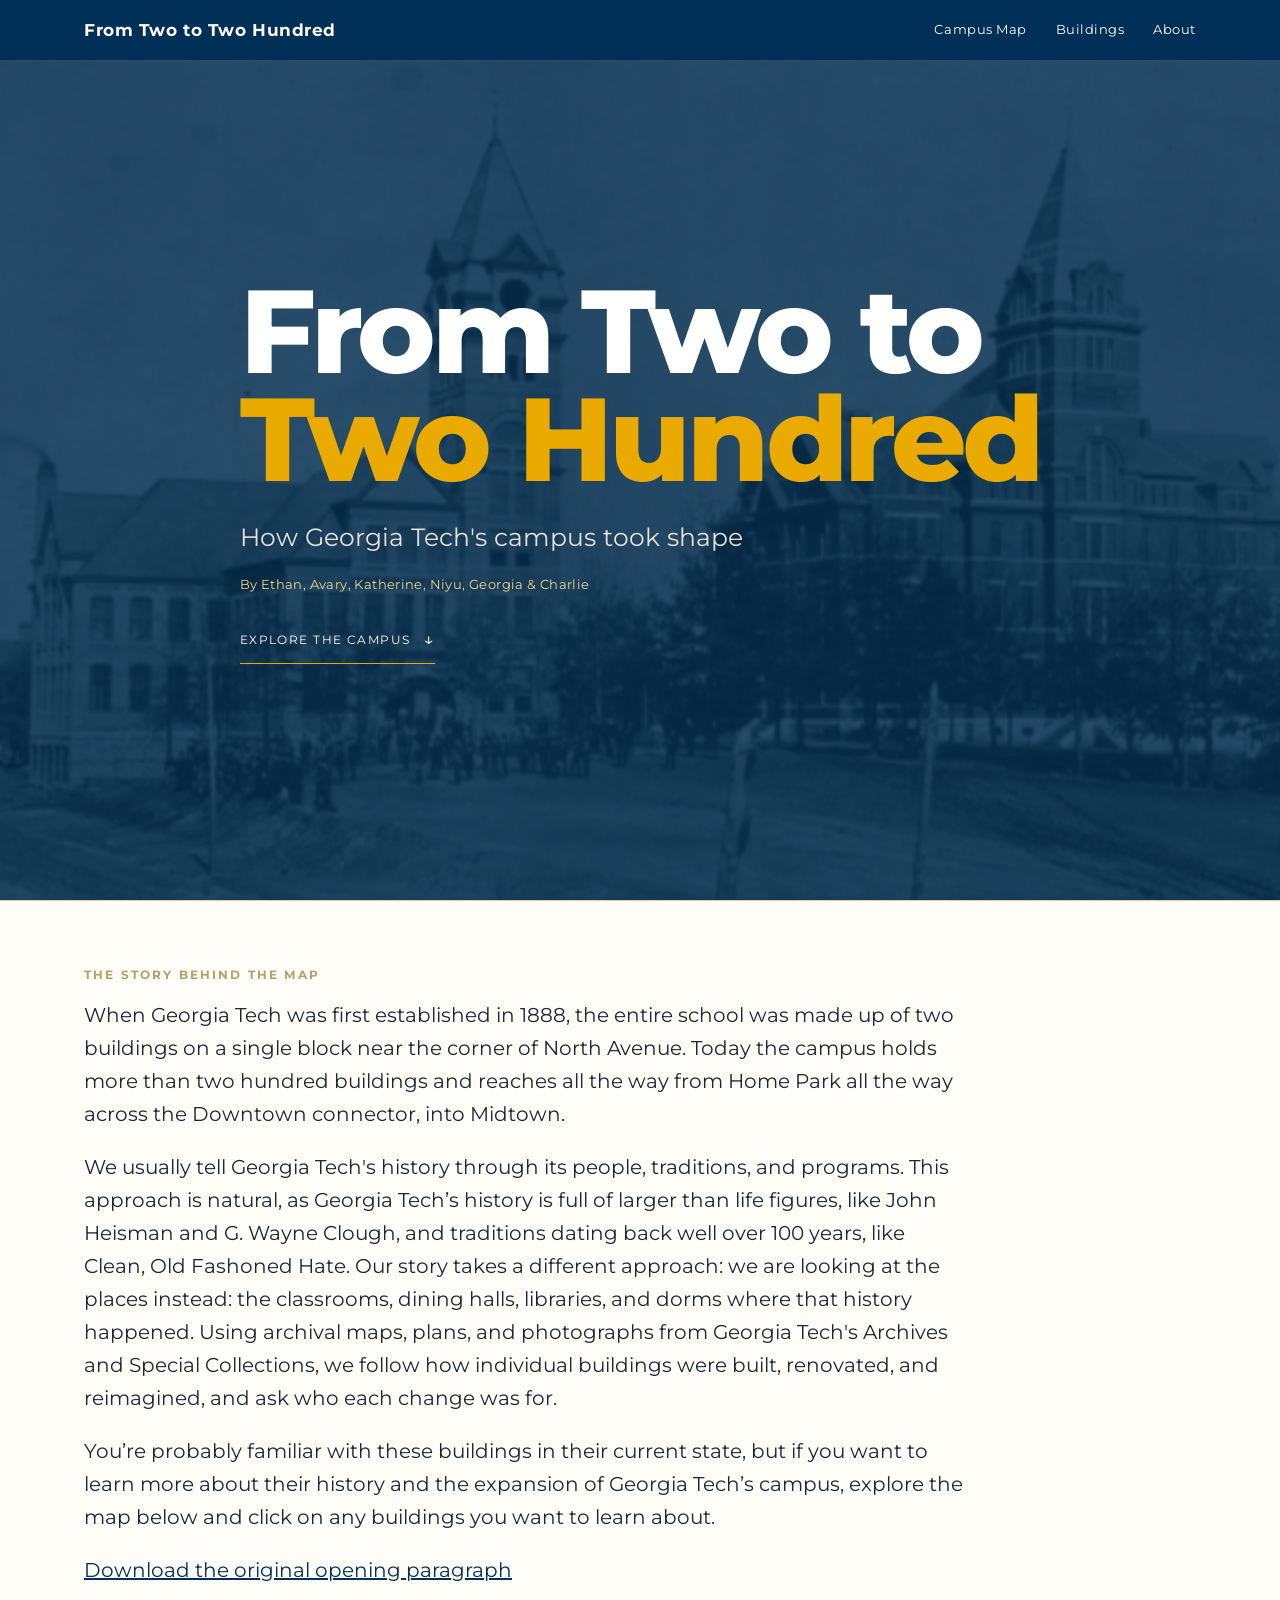
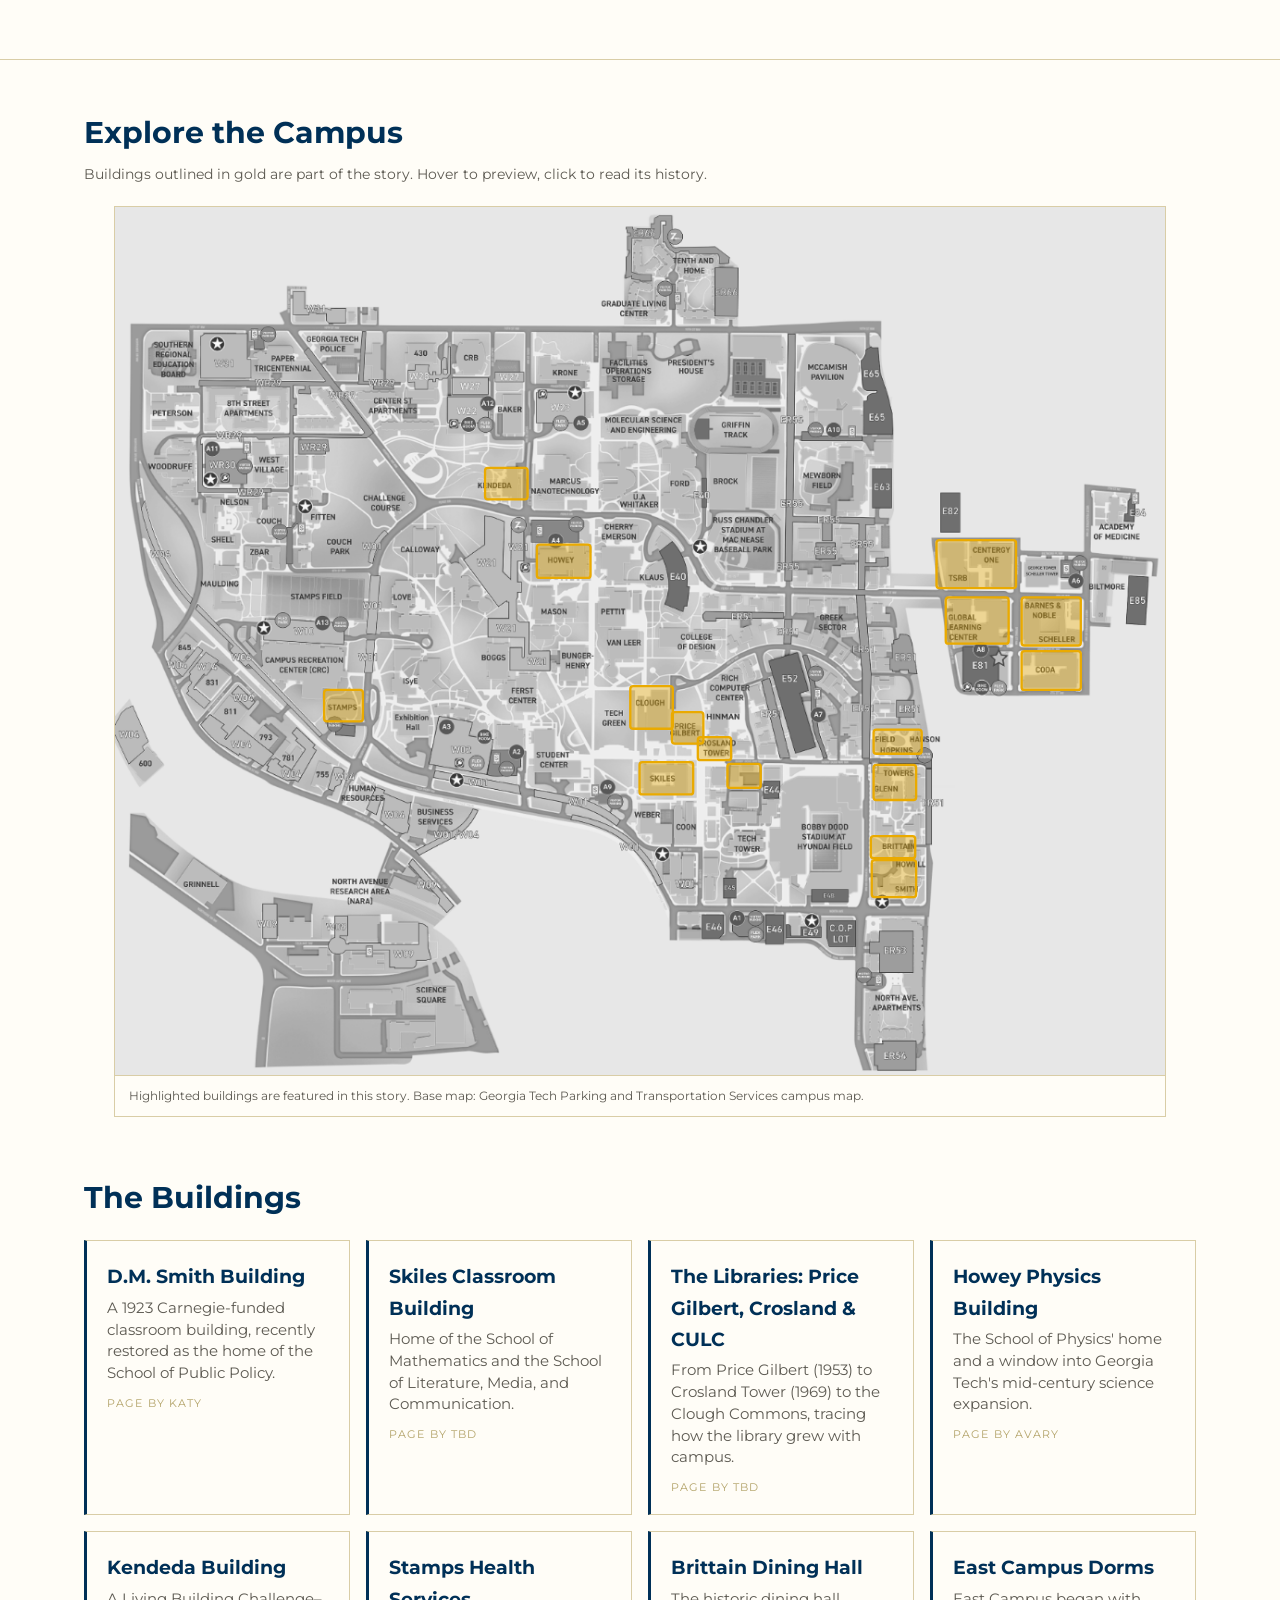
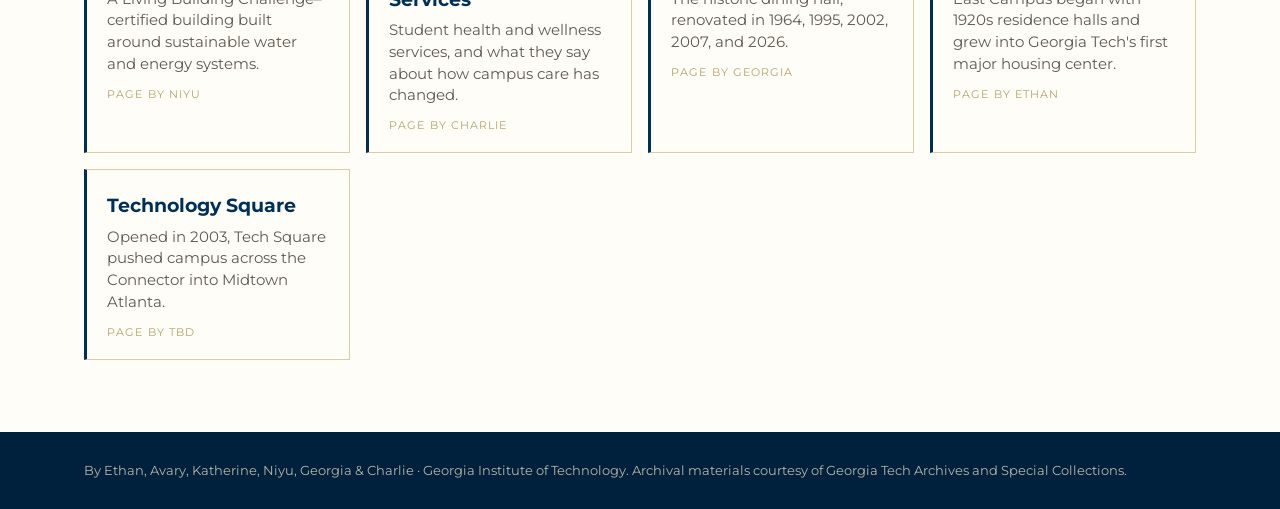
==== commit 70b36161: "Integrate submitted campus story drafts Co-authored-by: Copilot <223556219+Copilot@users.noreply.git" ====
--- a/index.html
+++ b/index.html
@@ -5,6 +5,7 @@
   <meta name="viewport" content="width=device-width, initial-scale=1.0">
   <title>From Two to Two Hundred: How Georgia Tech's Campus Took Shape</title>
   <meta name="description" content="A digital story on how Georgia Tech's campus grew from two buildings to over two hundred, told through archival sources.">
+  <link rel="icon" type="image/png" sizes="64x64" href="assets/images/gt-favicon.png">
   <link rel="stylesheet" href="css/style.css">
 </head>
 <body>
@@ -38,25 +39,16 @@
     <div class="wrap">
       <p class="eyebrow">The story behind the map</p>
       <div class="intro">
-        <span class="draft-note">Draft intro — opening text is still in progress.</span>
         <p>
-          When Georgia Tech opened its doors in 1888, the entire school fit within
-          two buildings on a single block near the corner of North Avenue. Today the
-          campus holds more than two hundred buildings and reaches across the
-          Downtown Connector into Midtown Atlanta.
+          When Georgia Tech was first established in 1888, the entire school was made up of two buildings on a single block near the corner of North Avenue. Today the campus holds more than two hundred buildings and reaches all the way from Home Park all the way across the Downtown connector, into Midtown.
         </p>
         <p>
-          We usually tell Georgia Tech's history through its people, traditions, and
-          programs. This story looks at the places instead: the classrooms, dining halls,
-          libraries, and dorms where that history happened. Using archival maps, plans,
-          and photographs from Georgia Tech's Archives and Special Collections, we follow
-          how individual buildings were built, renovated, and reimagined, and ask who each
-          change was for.
+          We usually tell Georgia Tech's history through its people, traditions, and programs. This approach is natural, as Georgia Tech&#x2019;s history is full of larger than life figures, like John Heisman and G. Wayne Clough, and traditions dating back well over 100 years, like Clean, Old Fashoned Hate. Our story takes a different approach: we are looking at the places instead: the classrooms, dining halls, libraries, and dorms where that history happened. Using archival maps, plans, and photographs from Georgia Tech's Archives and Special Collections, we follow how individual buildings were built, renovated, and reimagined, and ask who each change was for.
         </p>
         <p>
-          You probably know these buildings as they stand today. Click one on the map below
-          to see what it used to be.
+          You&#x2019;re probably familiar with these buildings in their current state, but if you want to learn more about their history and the expansion of Georgia Tech&#x2019;s campus, explore the map below and click on any buildings you want to learn about.
         </p>
+        <p><a href="assets/source-materials/Opening%20Paragraph.docx" download>Download the original opening paragraph</a></p>
       </div>
     </div>
   </section>
--- a/css/style.css
+++ b/css/style.css
@@ -289,10 +289,19 @@
   color: var(--paper);
   padding: 56px 0 48px;
 }
+.b-hero.archive-hero {
+  background-image:
+    linear-gradient(rgba(0, 48, 87, .78), rgba(0, 48, 87, .78)),
+    var(--hero-image, url("../assets/images/east-campus-dorms/campus-plan.png"));
+  background-position: center;
+  background-size: cover;
+}
 .b-hero .eyebrow { color: var(--gold-bright); }
 .b-hero h1 { font-size: clamp(34px, 5vw, 56px); margin: 0 0 10px; line-height: 1.08; font-weight: 600; }
 .b-hero .subtitle { font-size: 20px; color: #d8d2bf; margin: 0; max-width: 60ch; }
 .b-hero .byline { font-family: var(--sans); font-size: 13px; color: var(--gold); margin-top: 18px; letter-spacing: .05em; }
+.b-hero .hero-image-credit { font-family: var(--sans); font-size: 11px; line-height: 1.45; color: #d8d2bf; margin: 12px 0 0; }
+.b-hero .hero-image-credit a { color: var(--gold-bright); }
 .back-link { font-family: var(--sans); font-size: 13px; color: var(--gold) !important; text-decoration: none; display: inline-block; margin-bottom: 22px; }
 .back-link:hover { color: var(--gold-bright) !important; }
 
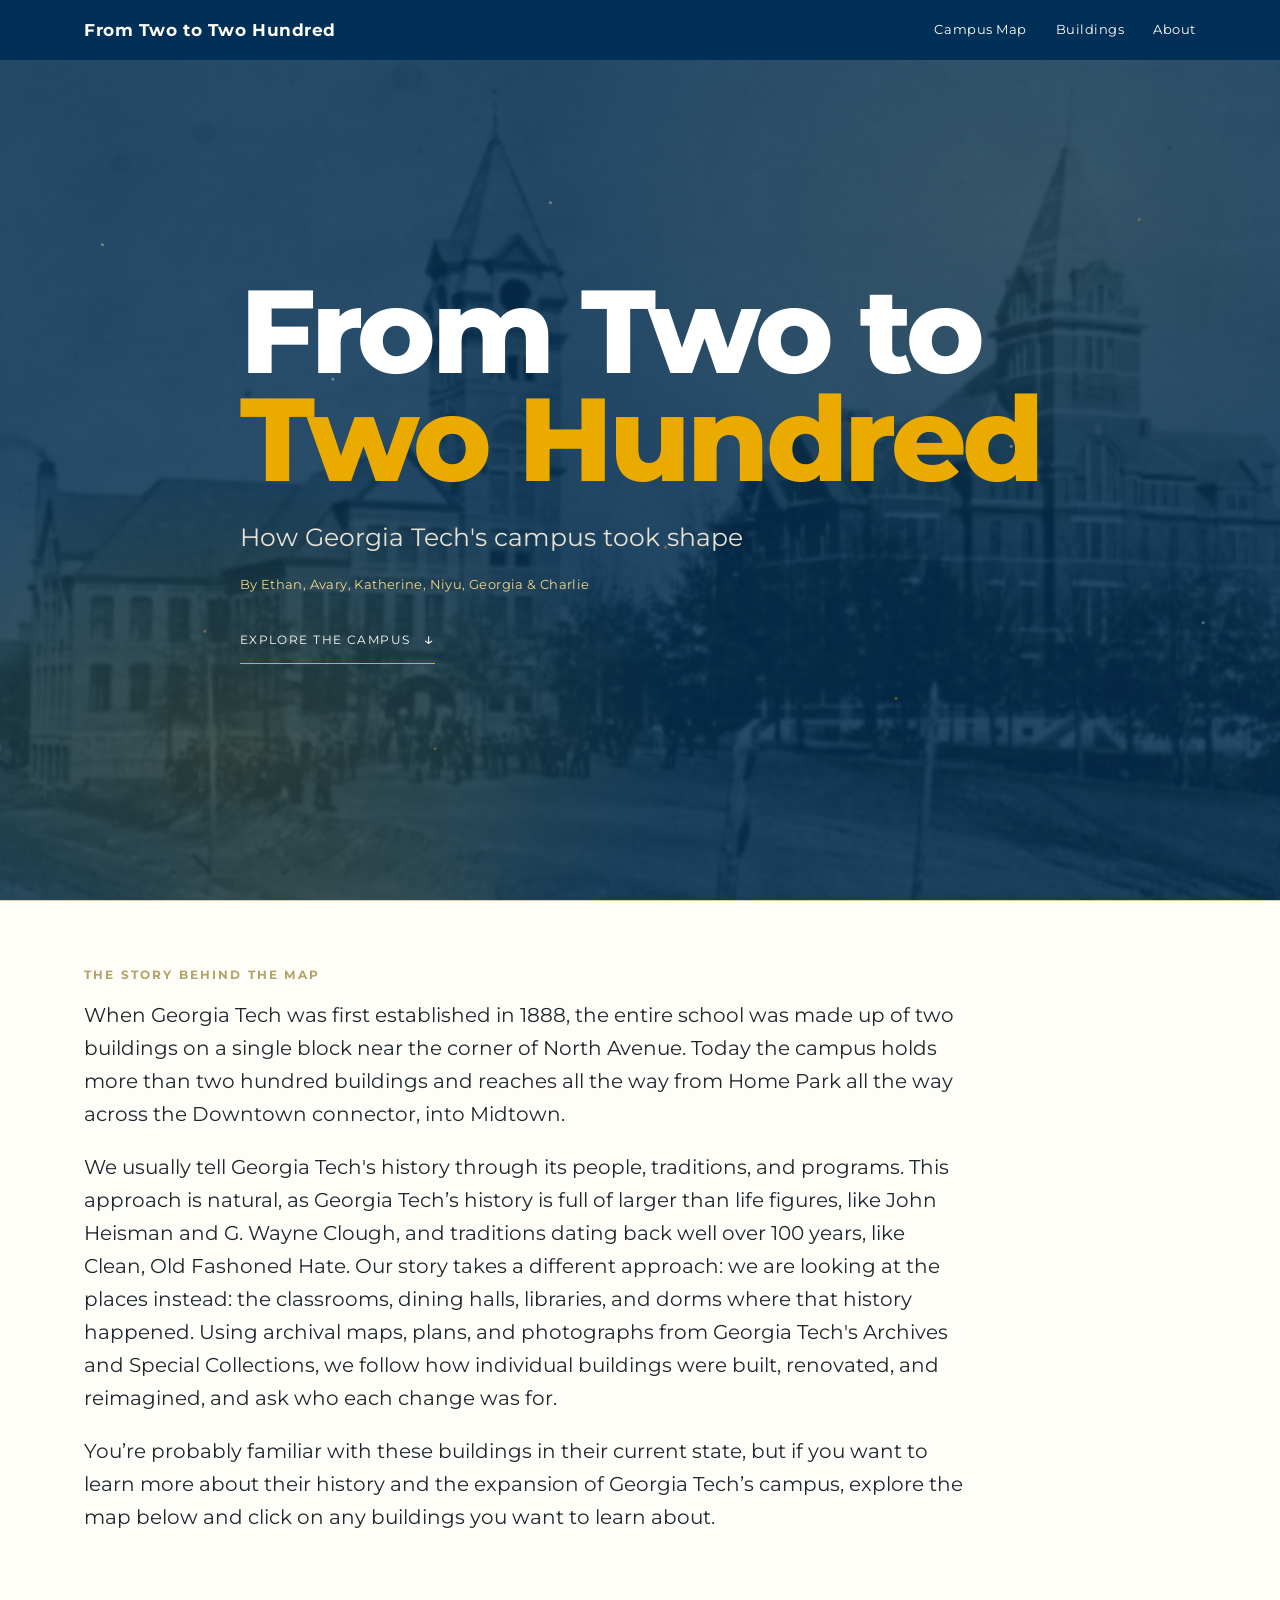
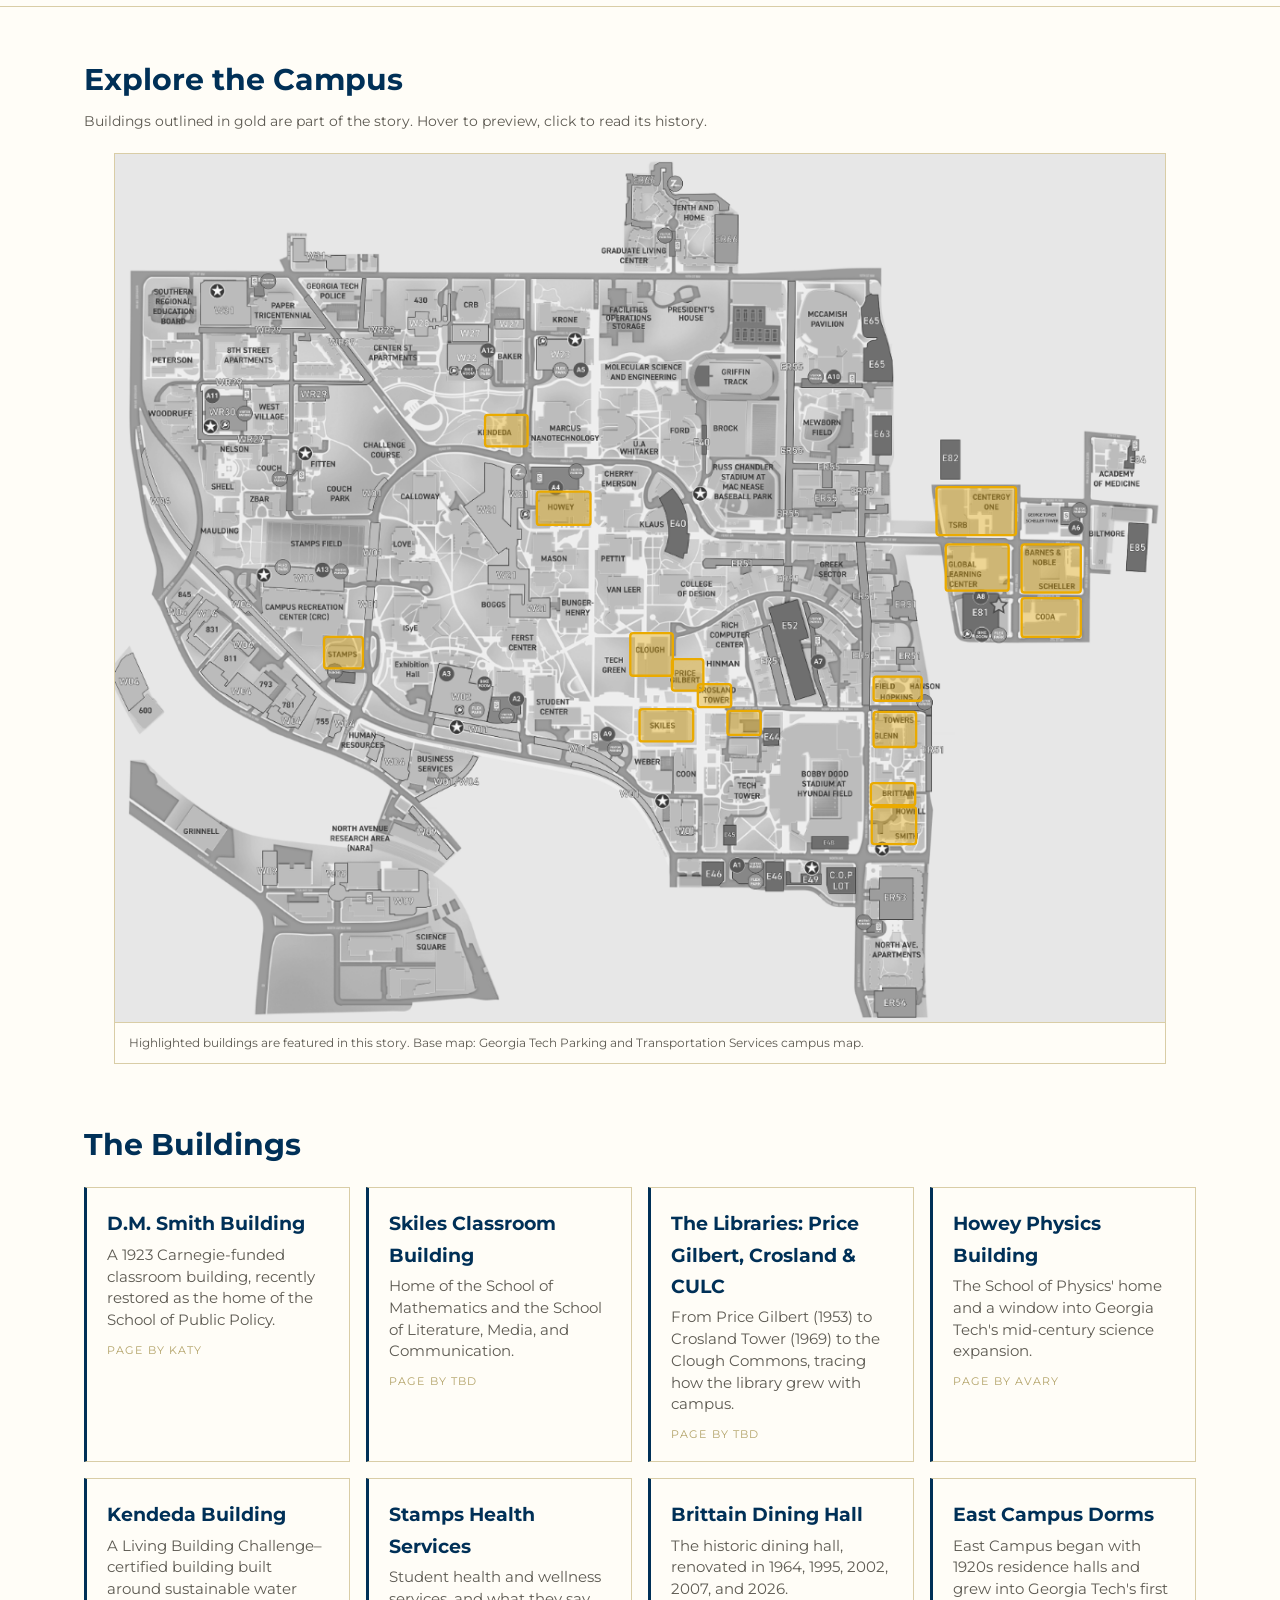
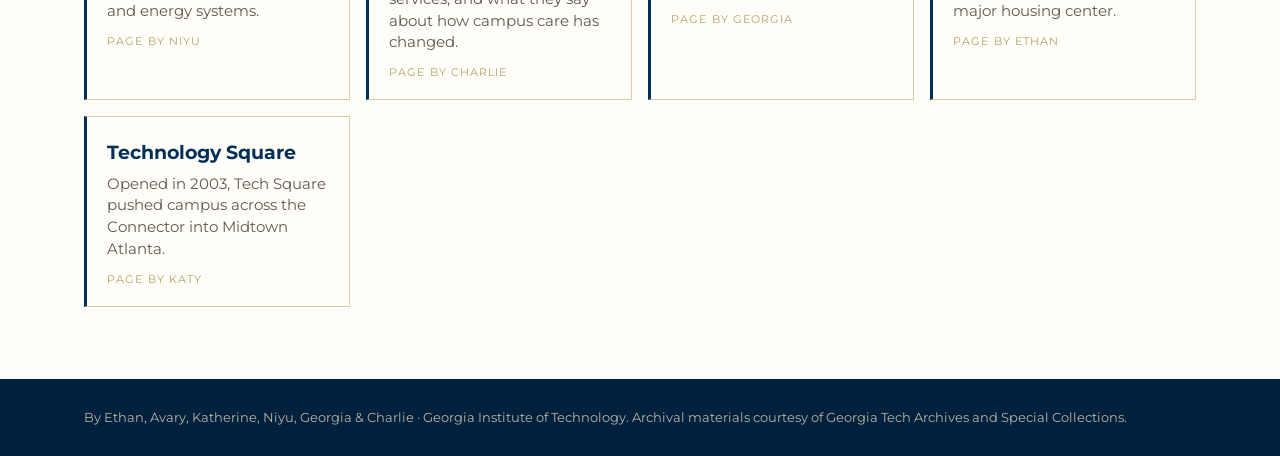
==== commit f0022a09: "Add library and Brittain research content Co-authored-by: Copilot <223556219+Copilot@users.noreply.g" ====
--- a/index.html
+++ b/index.html
@@ -25,6 +25,7 @@
   <section class="hero">
     <div class="hero-cover">
       <img class="hero-photo" src="assets/images/tech-tower/hero.png" alt="">
+      <div class="hero-ambient" aria-hidden="true"></div>
       <div class="hero-content wrap">
         <h1>From Two to<br><em>Two Hundred</em></h1>
         <p class="hero-subtitle">How Georgia Tech's campus took shape</p>
@@ -48,7 +49,6 @@
         <p>
           You&#x2019;re probably familiar with these buildings in their current state, but if you want to learn more about their history and the expansion of Georgia Tech&#x2019;s campus, explore the map below and click on any buildings you want to learn about.
         </p>
-        <p><a href="assets/source-materials/Opening%20Paragraph.docx" download>Download the original opening paragraph</a></p>
       </div>
     </div>
   </section>
--- a/css/style.css
+++ b/css/style.css
@@ -104,7 +104,56 @@
   object-position: center 42%;
   opacity: .5;
 }
-.hero-content { padding-top: 72px; padding-bottom: 90px; }
+.hero-content { position: relative; z-index: 1; padding-top: 72px; padding-bottom: 90px; }
+.hero-ambient {
+  position: absolute;
+  inset: 0;
+  z-index: 0;
+  overflow: hidden;
+  pointer-events: none;
+  background:
+    radial-gradient(ellipse at 18% 82%, rgba(234,170,0,.16), transparent 30%),
+    radial-gradient(ellipse at 80% 18%, rgba(179,163,105,.12), transparent 34%);
+}
+.hero-ambient::before {
+  content: "";
+  position: absolute;
+  inset: 0;
+  opacity: .46;
+  background:
+    radial-gradient(circle at 8% 22%, rgba(255,230,160,.8) 0 1px, transparent 2px),
+    radial-gradient(circle at 16% 68%, rgba(234,170,0,.9) 0 1px, transparent 2px),
+    radial-gradient(circle at 26% 38%, rgba(255,253,247,.7) 0 1px, transparent 2px),
+    radial-gradient(circle at 34% 82%, rgba(234,170,0,.8) 0 1px, transparent 2px),
+    radial-gradient(circle at 43% 17%, rgba(255,230,160,.8) 0 1px, transparent 2px),
+    radial-gradient(circle at 52% 58%, rgba(234,170,0,.8) 0 1px, transparent 2px),
+    radial-gradient(circle at 61% 30%, rgba(255,253,247,.7) 0 1px, transparent 2px),
+    radial-gradient(circle at 70% 76%, rgba(234,170,0,.8) 0 1px, transparent 2px),
+    radial-gradient(circle at 79% 46%, rgba(255,230,160,.8) 0 1px, transparent 2px),
+    radial-gradient(circle at 89% 19%, rgba(234,170,0,.8) 0 1px, transparent 2px),
+    radial-gradient(circle at 94% 67%, rgba(255,253,247,.7) 0 1px, transparent 2px);
+  animation: ambient-particles 12s ease-in-out infinite alternate;
+}
+.hero-ambient::after {
+  content: "";
+  position: absolute;
+  width: min(46vw, 580px);
+  aspect-ratio: 1;
+  left: 3%;
+  bottom: -55%;
+  border-radius: 50%;
+  background: radial-gradient(circle, rgba(234,170,0,.15), transparent 68%);
+  filter: blur(18px);
+  animation: ambient-glow 10s ease-in-out infinite alternate;
+}
+@keyframes ambient-particles {
+  from { opacity: .3; transform: translateY(0); }
+  to { opacity: .56; transform: translateY(-10px); }
+}
+@keyframes ambient-glow {
+  from { opacity: .55; transform: scale(.94); }
+  to { opacity: .9; transform: scale(1.06); }
+}
 .eyebrow {
   font-family: var(--sans);
   text-transform: uppercase;
@@ -352,6 +401,9 @@
 .then-now h3 { margin: 0 0 8px; color: var(--navy); font-size: 20px; }
 .then-now p { margin: 0; }
 .gallery { display: grid; grid-template-columns: repeat(auto-fill, minmax(260px, 1fr)); gap: 20px; margin-top: 18px; }
+.research-copy h3 { margin: 26px 0 8px; color: var(--navy); font-size: 19px; }
+.research-gallery img { width: 100%; max-height: 340px; object-fit: contain; border: 1px solid var(--line); background: #fff; }
+.research-gallery a:focus-visible { outline: 3px solid var(--gold-bright); outline-offset: 3px; }
 
 /* Timeline */
 .timeline { list-style: none; padding: 0; margin: 20px 0 0; border-left: 2px solid var(--gold); max-width: 70ch; }
